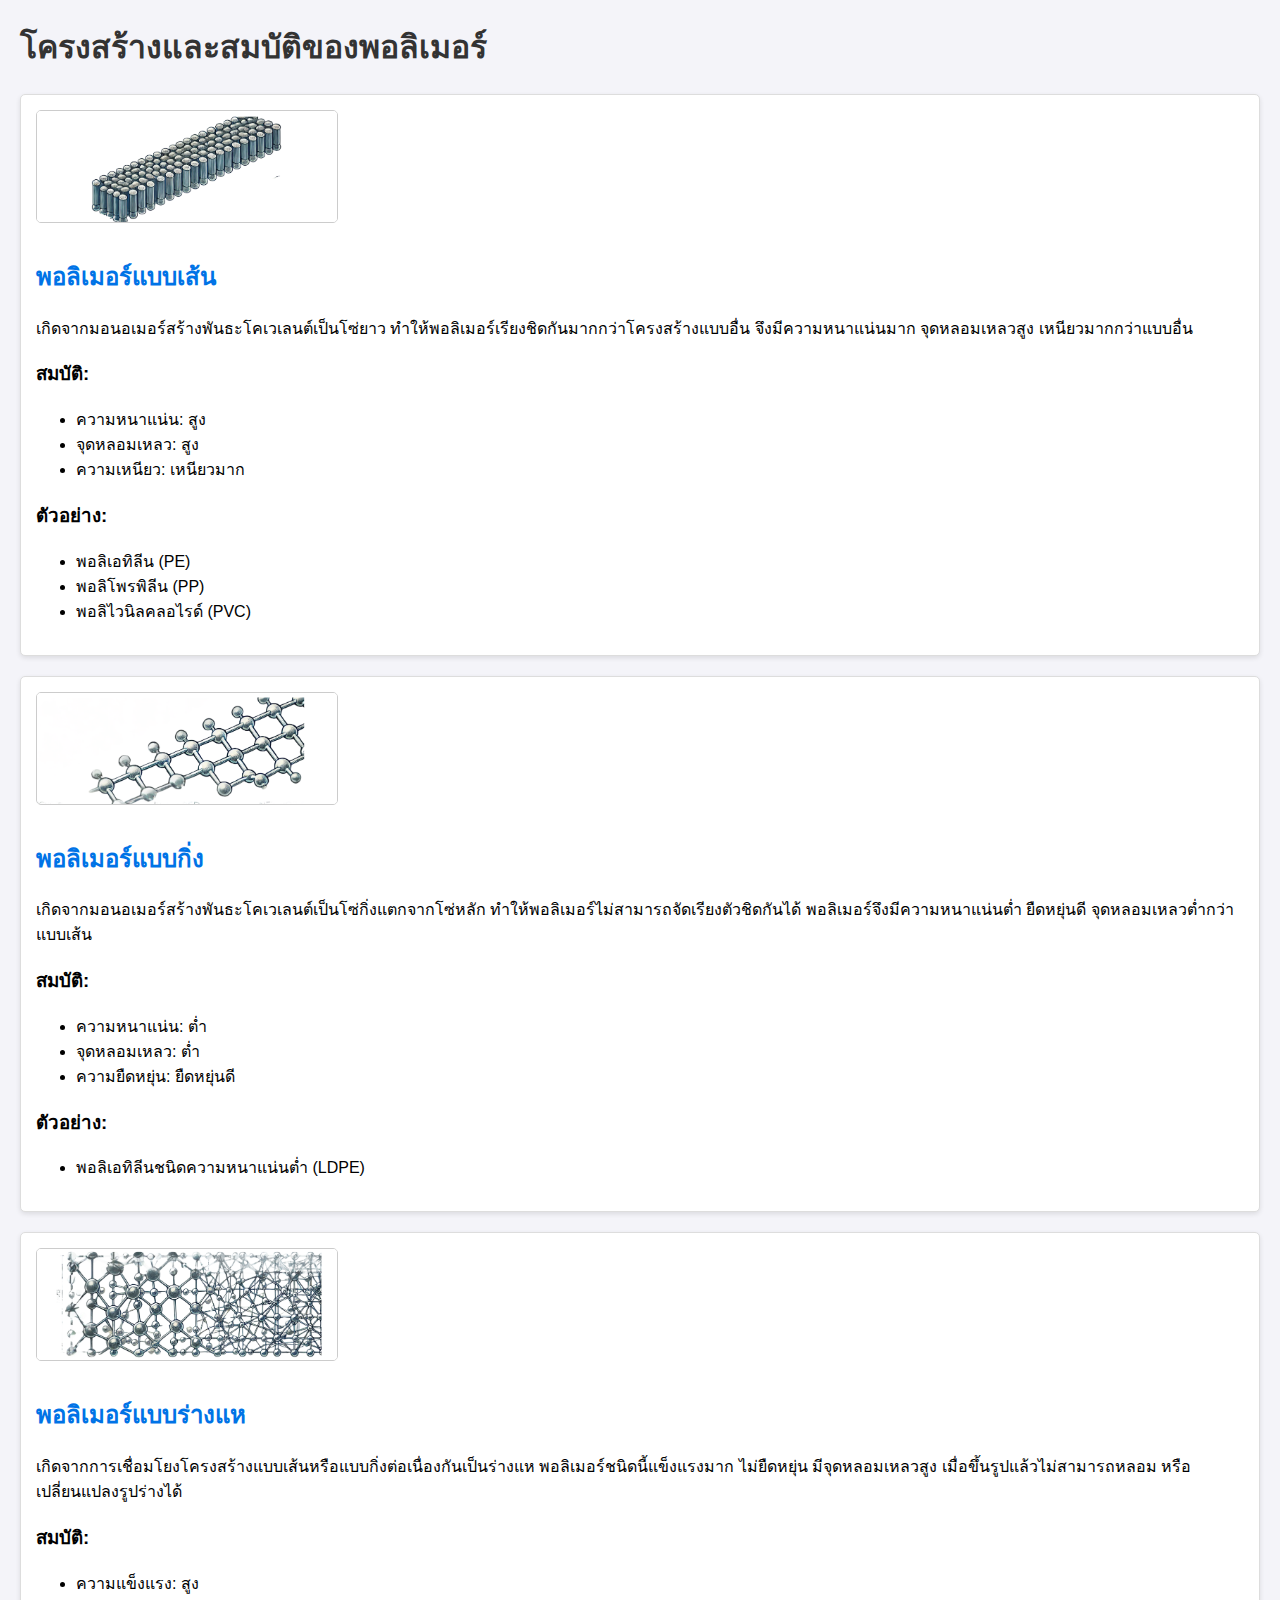
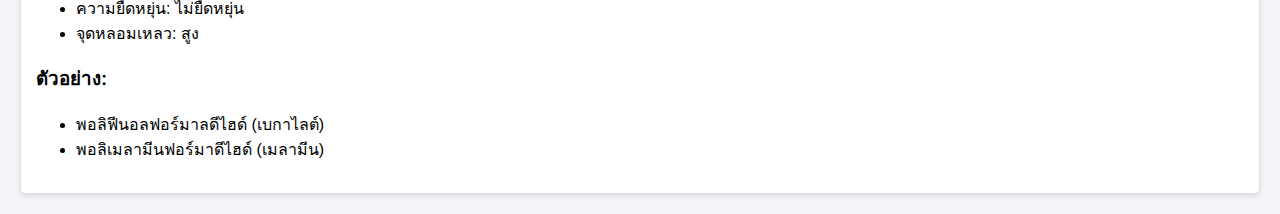
==== index.html @ 288a50b5 "Initial commit" ====
<!DOCTYPE html>
<html lang="en">
<head>
  <meta charset="UTF-8">
  <meta name="viewport" content="width=device-width, initial-scale=1.0">
  <title>โครงสร้างและสมบัติของพอลิเมอร์</title>
  <style>
    body {
      font-family: Arial, sans-serif;
      margin: 20px;
      background-color: #f4f4f9;
    }
    h1 {
      color: #333;
    }
    .polymer {
      border: 1px solid #ddd;
      border-radius: 5px;
      padding: 15px;
      margin-bottom: 20px;
      background-color: #fff;
      box-shadow: 0 2px 5px rgba(0, 0, 0, 0.1);
    }
    .polymer h2 {
      color: #0073e6;
    }
    .polymer img {
      width: 100%;
      max-width: 300px;
      height: auto;
      margin-bottom: 10px;
      border: 1px solid #ccc;
      border-radius: 5px;
    }
  </style>
</head>
<body>
  <h1>โครงสร้างและสมบัติของพอลิเมอร์</h1>

  <div class="polymer">
    <img src="imag/1.png" alt="โครงสร้างพอลิเมอร์แบบเส้น">
    <h2>พอลิเมอร์แบบเส้น</h2>
    <p>เกิดจากมอนอเมอร์สร้างพันธะโคเวเลนต์เป็นโซ่ยาว ทำให้พอลิเมอร์เรียงชิดกันมากกว่าโครงสร้างแบบอื่น จึงมีความหนาแน่นมาก จุดหลอมเหลวสูง เหนียวมากกว่าแบบอื่น</p>
    <h3>สมบัติ:</h3>
    <ul>
      <li>ความหนาแน่น: สูง</li>
      <li>จุดหลอมเหลว: สูง</li>
      <li>ความเหนียว: เหนียวมาก</li>
    </ul>
    <h3>ตัวอย่าง:</h3>
    <ul>
      <li>พอลิเอทิลีน (PE)</li>
      <li>พอลิโพรพิลีน (PP)</li>
      <li>พอลิไวนิลคลอไรด์ (PVC)</li>
    </ul>
  </div>

  <div class="polymer">
    <img src="imag/2.png" alt="โครงสร้างพอลิเมอร์แบบกิ่ง">
    <h2>พอลิเมอร์แบบกิ่ง</h2>
    <p>เกิดจากมอนอเมอร์สร้างพันธะโคเวเลนต์เป็นโซ่กิ่งแตกจากโซ่หลัก ทำให้พอลิเมอร์ไม่สามารถจัดเรียงตัวชิดกันได้ พอลิเมอร์จึงมีความหนาแน่นต่ำ ยืดหยุ่นดี จุดหลอมเหลวต่ำกว่าแบบเส้น</p>
    <h3>สมบัติ:</h3>
    <ul>
      <li>ความหนาแน่น: ต่ำ</li>
      <li>จุดหลอมเหลว: ต่ำ</li>
      <li>ความยืดหยุ่น: ยืดหยุ่นดี</li>
    </ul>
    <h3>ตัวอย่าง:</h3>
    <ul>
      <li>พอลิเอทิลีนชนิดความหนาแน่นต่ำ (LDPE)</li>
    </ul>
  </div>

  <div class="polymer">
    <img src="imag/3.png" alt="โครงสร้างพอลิเมอร์แบบร่างแห">
    <h2>พอลิเมอร์แบบร่างแห</h2>
    <p>เกิดจากการเชื่อมโยงโครงสร้างแบบเส้นหรือแบบกิ่งต่อเนื่องกันเป็นร่างแห พอลิเมอร์ชนิดนี้แข็งแรงมาก ไม่ยืดหยุ่น มีจุดหลอมเหลวสูง เมื่อขึ้นรูปแล้วไม่สามารถหลอม หรือเปลี่ยนแปลงรูปร่างได้</p>
    <h3>สมบัติ:</h3>
    <ul>
      <li>ความแข็งแรง: สูง</li>
      <li>ความยืดหยุ่น: ไม่ยืดหยุ่น</li>
      <li>จุดหลอมเหลว: สูง</li>
    </ul>
    <h3>ตัวอย่าง:</h3>
    <ul>
      <li>พอลิฟีนอลฟอร์มาลดีไฮด์ (เบกาไลต์)</li>
      <li>พอลิเมลามีนฟอร์มาดีไฮด์ (เมลามีน)</li>
    </ul>
  </div>

</body>
</html>
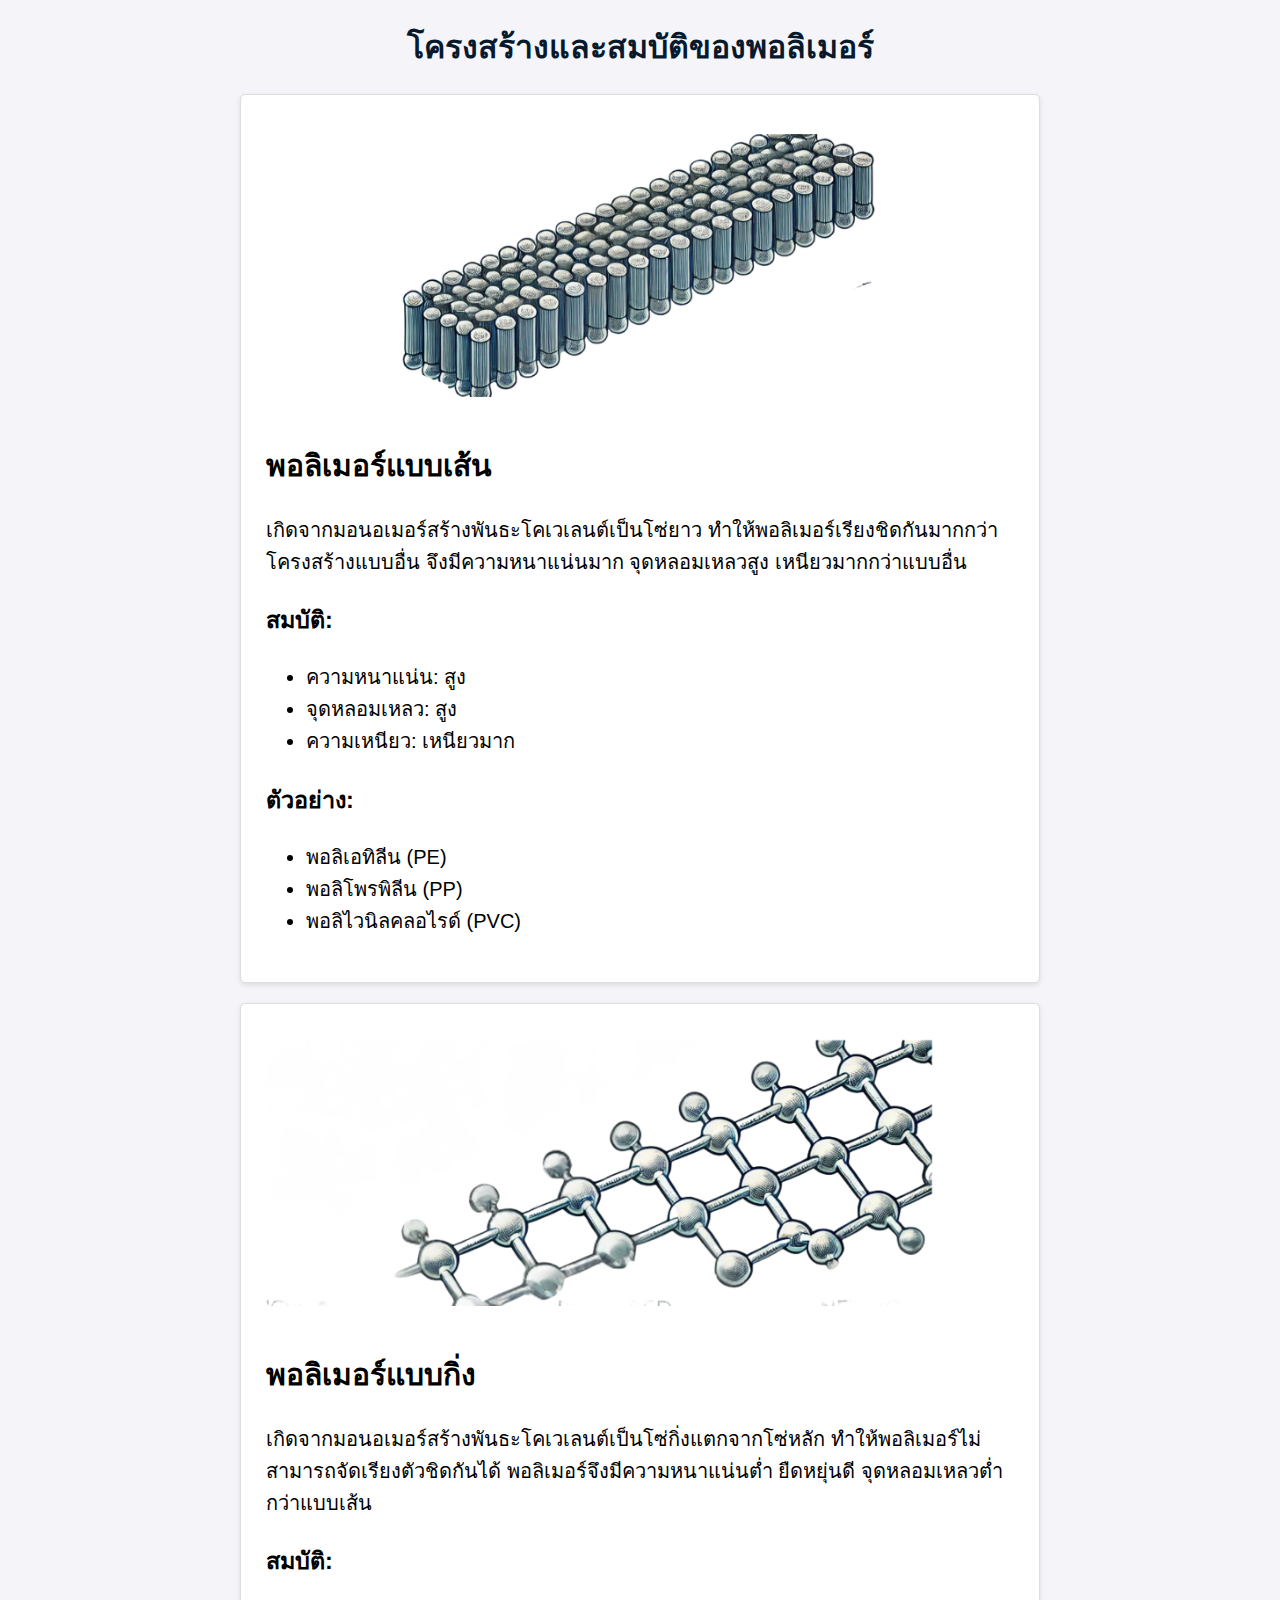
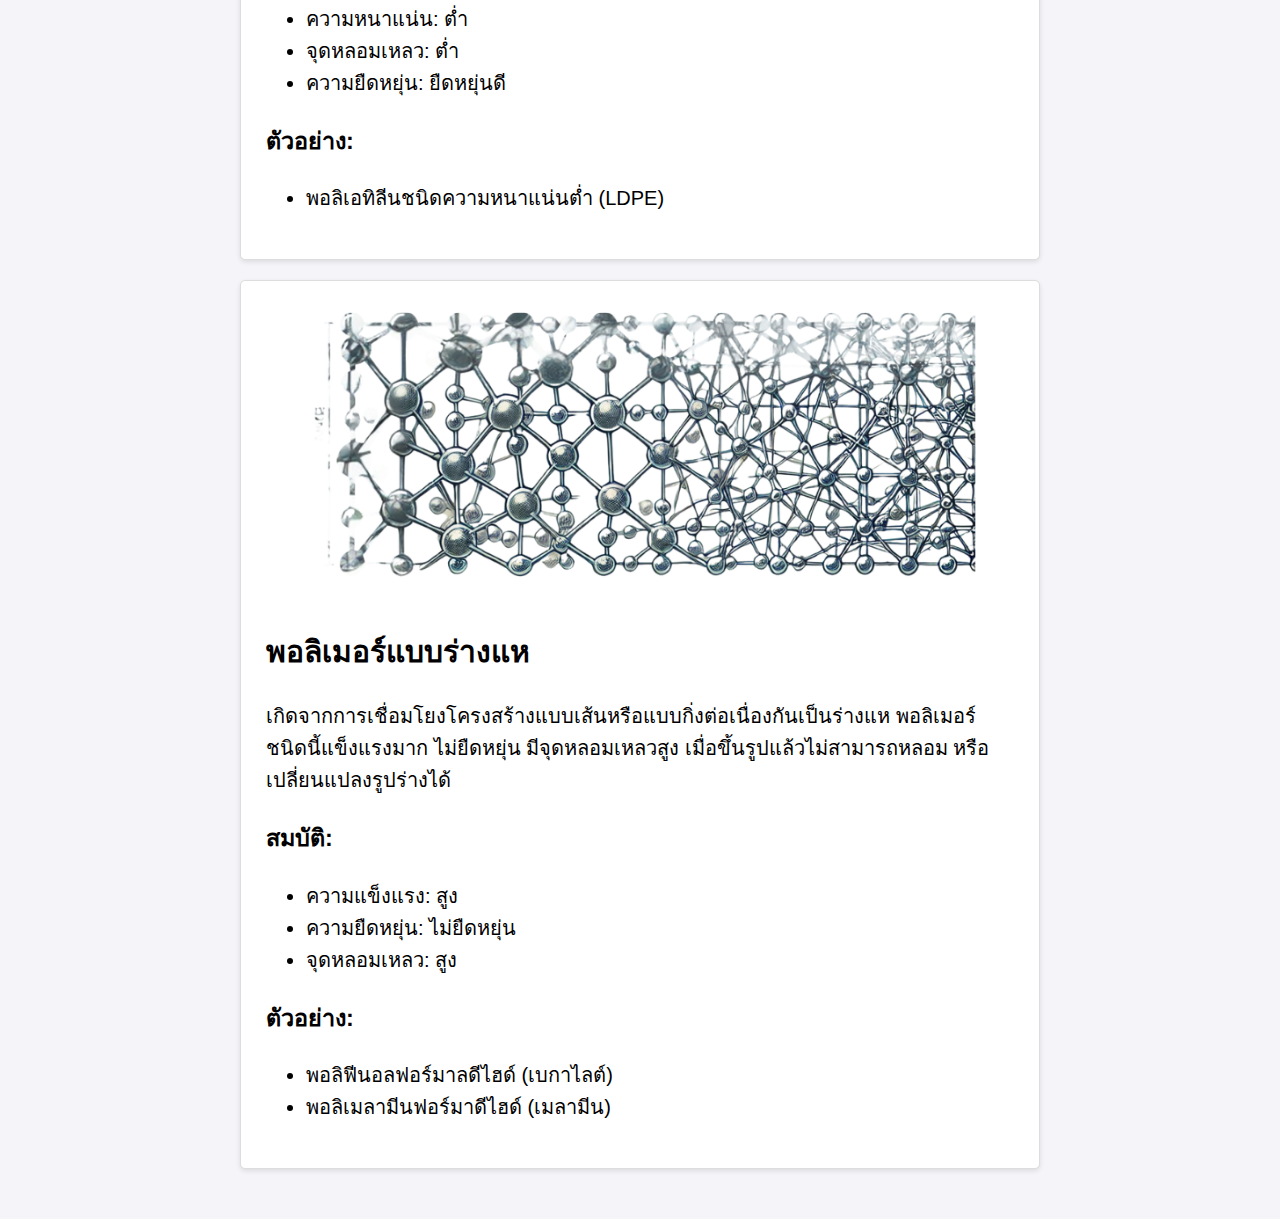
==== commit 002a05d2: "ขอความสำหรบ commit" ====
--- a/index.html
+++ b/index.html
@@ -4,35 +4,7 @@
   <meta charset="UTF-8">
   <meta name="viewport" content="width=device-width, initial-scale=1.0">
   <title>โครงสร้างและสมบัติของพอลิเมอร์</title>
-  <style>
-    body {
-      font-family: Arial, sans-serif;
-      margin: 20px;
-      background-color: #f4f4f9;
-    }
-    h1 {
-      color: #333;
-    }
-    .polymer {
-      border: 1px solid #ddd;
-      border-radius: 5px;
-      padding: 15px;
-      margin-bottom: 20px;
-      background-color: #fff;
-      box-shadow: 0 2px 5px rgba(0, 0, 0, 0.1);
-    }
-    .polymer h2 {
-      color: #0073e6;
-    }
-    .polymer img {
-      width: 100%;
-      max-width: 300px;
-      height: auto;
-      margin-bottom: 10px;
-      border: 1px solid #ccc;
-      border-radius: 5px;
-    }
-  </style>
+  <link rel="stylesheet" href="style/page1.css">
 </head>
 <body>
   <h1>โครงสร้างและสมบัติของพอลิเมอร์</h1>
@@ -87,6 +59,11 @@
       <li>พอลิเมลามีนฟอร์มาดีไฮด์ (เมลามีน)</li>
     </ul>
   </div>
-
+  <div class="content">
+      <nav>
+        <button onclick="window.location.href='page2.html';">คณะผู้จัดทำ</button>
+      </nav>      
+  </div>
+  <script src="scrip/remonv.js"></script>
 </body>
 </html>
--- a/style/page1.css
+++ b/style/page1.css
@@ -0,0 +1,98 @@
+body {
+  font-family: Arial, sans-serif;
+  margin: 0;
+  padding: 0;
+  background-color: #f4f4f9;
+  display: flex;
+  flex-direction: column;
+  justify-content: flex-start;
+  align-items: center;
+  height: 100%; /* เปลี่ยนเป็น 100% แทน 100vh */
+  width: 100%;
+  position: relative;
+  overflow-y: auto; /* อนุญาตให้เลื่อนในแนวตั้ง */
+}
+
+.polymer {
+  border: 1px solid #ddd;
+  border-radius: 5px;
+  padding: 15px;
+  background-color: #fff;
+  box-shadow: 0 2px 5px rgba(0, 0, 0, 0.1);
+  margin-bottom: 20px;
+  text-align: left;
+  width: 100%; /* กำหนดให้กรอบมีความกว้างเต็มพื้นที่ */
+  max-width: 600px; /* ขนาดสูงสุดของกรอบ */
+  box-sizing: border-box;
+  font-size: 16px; /* ขนาดตัวอักษรเริ่มต้น */
+}
+
+.polymer img {
+  width: 100%;
+  max-width: 100%; /* ให้ภาพเต็มความกว้างของกรอบ */
+  height: auto;
+  border-radius: 5px;
+  margin-bottom: 15px; /* ระยะห่างระหว่างรูปและข้อความ */
+}
+
+button {
+  background-color: #0073e6;
+  color: white;
+  padding: 10px 20px;
+  border: none;
+  border-radius: 5px;
+  font-size: 16px;
+  cursor: pointer;
+  transition: background-color 0.3s ease;
+  position: fixed; /* ใช้ตำแหน่ง fixed */
+  bottom: 20px;
+  right: 20px;
+  display: none; /* ซ่อนปุ่มตั้งแต่แรก */
+}button {
+  background-color: #0073e6;
+  color: white;
+  padding: 10px 20px;
+  border: none;
+  border-radius: 5px;
+  font-size: 16px;
+  cursor: pointer;
+  transition: background-color 0.3s ease;
+  position: fixed;
+  bottom: 20px;
+  right: 20px;
+  display: none;
+}
+
+button.show {
+  display: block;
+}
+
+.content {
+  display: flex;
+  justify-content: flex-start;
+  align-items: center;
+  flex-direction: column;
+  margin-top: 20px;
+  position: relative;
+  height:10px;
+
+}
+/* ใช้ media query สำหรับหน้าจอขนาดใหญ่ */
+@media screen and (min-width: 768px) {
+  .polymer {
+    font-size: 20px;
+    max-width: 800px;
+    padding: 25px;
+  }
+
+  button {
+    font-size: 18px;
+    padding: 12px 25px;
+  }
+}
+h1 {
+  color: rgb(7, 26, 45);
+  display: flex;
+  justify-content: center;
+  align-items: center;
+}